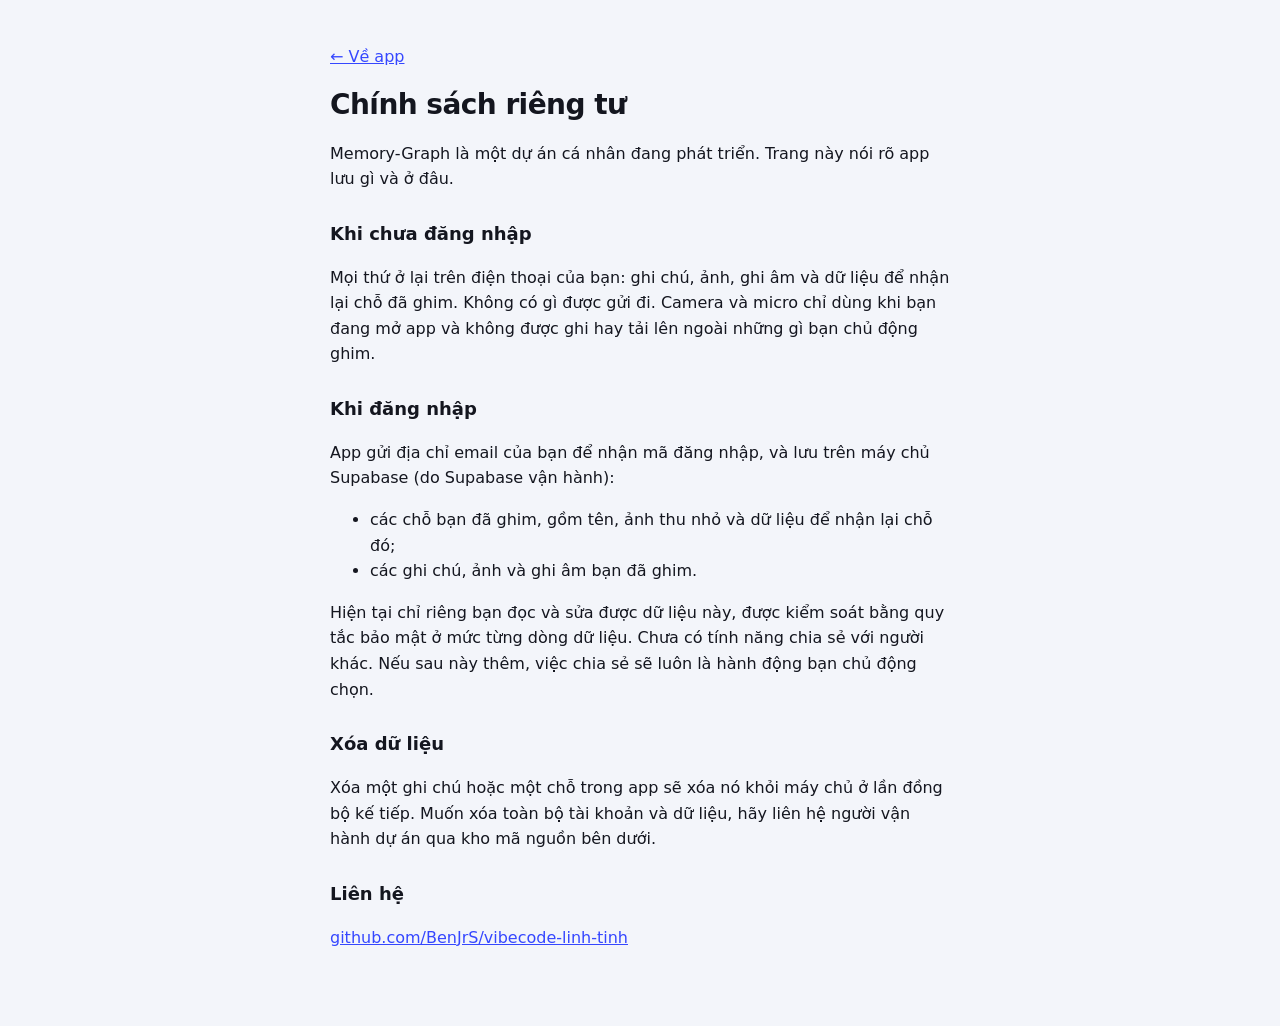
==== memory-graph-ar/privacy.html @ c41725f5 "Add optional account sign-in (emailed code) and private cloud sync Sync is two-way with last-write-w" ====
<!doctype html>
<html lang="vi">
<head>
<meta charset="utf-8">
<meta name="viewport" content="width=device-width, initial-scale=1">
<title>Chính sách riêng tư · Memory-Graph</title>
<style>
  body { margin: 0; padding: 28px 20px 60px; background: #F3F5FA; color: #14161F; font: 16px/1.6 "Be Vietnam Pro", system-ui, sans-serif; }
  main { max-width: 620px; margin: 0 auto; }
  h1 { font-size: 28px; letter-spacing: -.02em; line-height: 1.2; }
  h2 { font-size: 18px; margin-top: 28px; }
  a { color: #3547FF; }
</style>
</head>
<body>
<main>
  <p><a href="./">← Về app</a></p>
  <h1>Chính sách riêng tư</h1>
  <p>Memory-Graph là một dự án cá nhân đang phát triển. Trang này nói rõ app lưu gì và ở đâu.</p>

  <h2>Khi chưa đăng nhập</h2>
  <p>Mọi thứ ở lại trên điện thoại của bạn: ghi chú, ảnh, ghi âm và dữ liệu để nhận lại chỗ đã ghim. Không có gì được gửi đi. Camera và micro chỉ dùng khi bạn đang mở app và không được ghi hay tải lên ngoài những gì bạn chủ động ghim.</p>

  <h2>Khi đăng nhập</h2>
  <p>App gửi địa chỉ email của bạn để nhận mã đăng nhập, và lưu trên máy chủ Supabase (do Supabase vận hành):</p>
  <ul>
    <li>các chỗ bạn đã ghim, gồm tên, ảnh thu nhỏ và dữ liệu để nhận lại chỗ đó;</li>
    <li>các ghi chú, ảnh và ghi âm bạn đã ghim.</li>
  </ul>
  <p>Hiện tại chỉ riêng bạn đọc và sửa được dữ liệu này, được kiểm soát bằng quy tắc bảo mật ở mức từng dòng dữ liệu. Chưa có tính năng chia sẻ với người khác. Nếu sau này thêm, việc chia sẻ sẽ luôn là hành động bạn chủ động chọn.</p>

  <h2>Xóa dữ liệu</h2>
  <p>Xóa một ghi chú hoặc một chỗ trong app sẽ xóa nó khỏi máy chủ ở lần đồng bộ kế tiếp. Muốn xóa toàn bộ tài khoản và dữ liệu, hãy liên hệ người vận hành dự án qua kho mã nguồn bên dưới.</p>

  <h2>Liên hệ</h2>
  <p><a href="https://github.com/BenJrS/vibecode-linh-tinh">github.com/BenJrS/vibecode-linh-tinh</a></p>
</main>
</body>
</html>
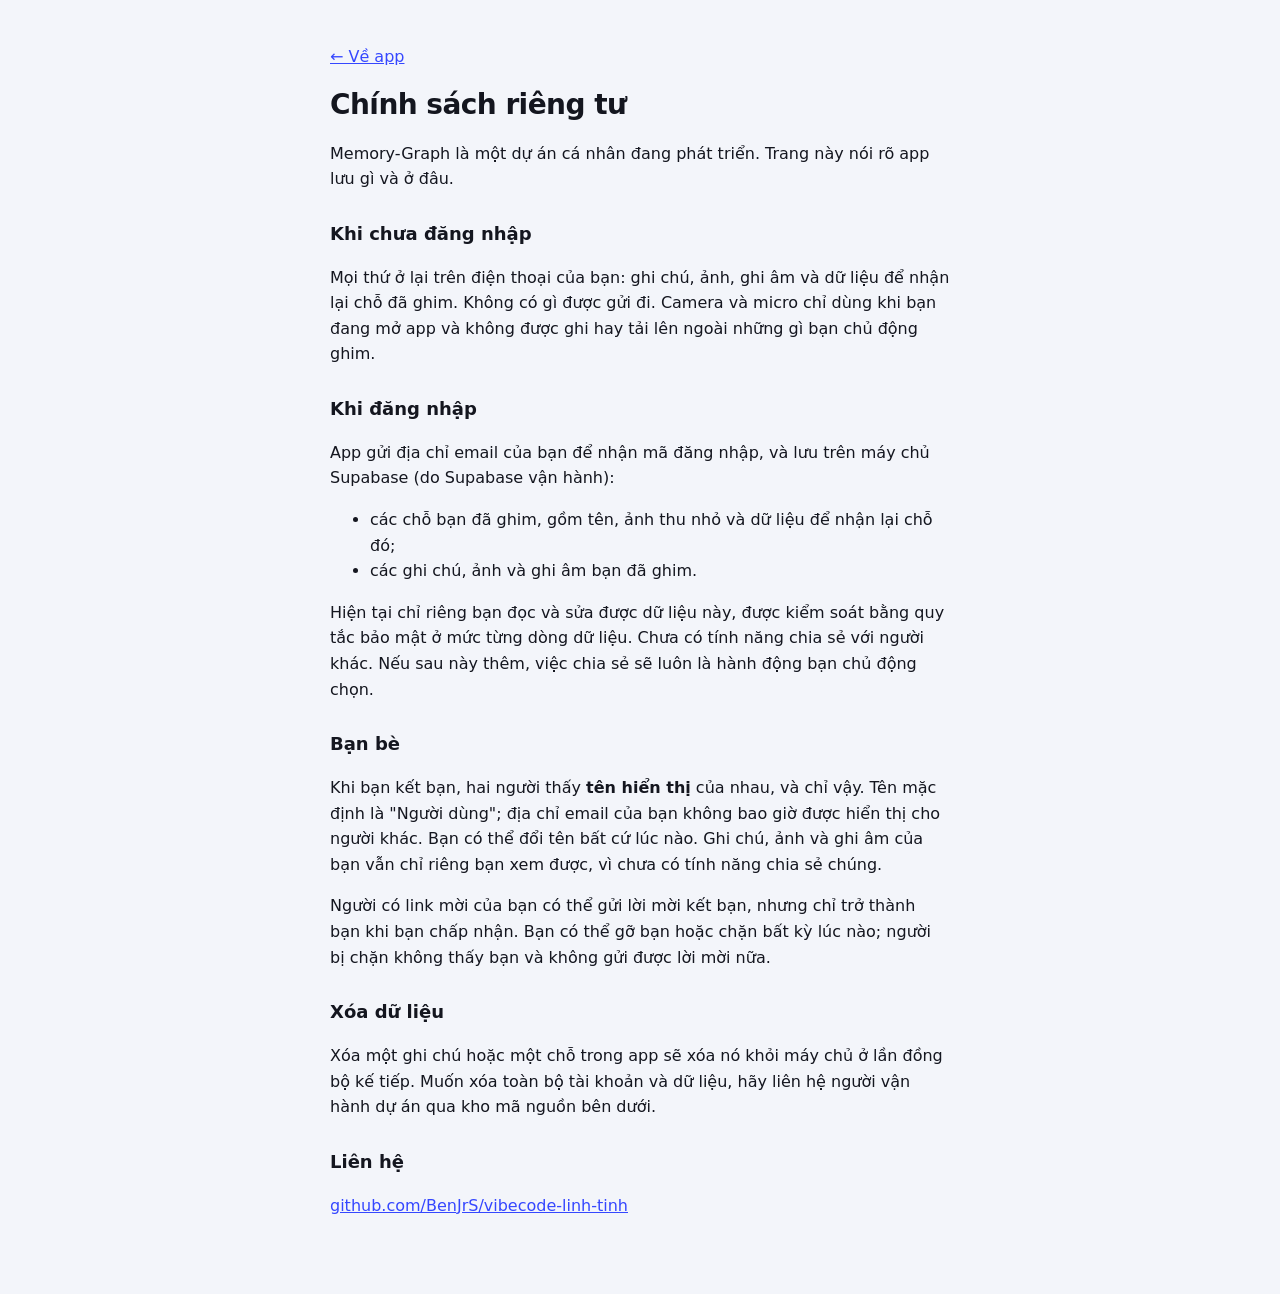
==== commit c1e7b868: "Add friends: invite link and QR, requests, block Friendship rows are written only through security-d" ====
--- a/memory-graph-ar/privacy.html
+++ b/memory-graph-ar/privacy.html
@@ -29,6 +29,10 @@
   </ul>
   <p>Hiện tại chỉ riêng bạn đọc và sửa được dữ liệu này, được kiểm soát bằng quy tắc bảo mật ở mức từng dòng dữ liệu. Chưa có tính năng chia sẻ với người khác. Nếu sau này thêm, việc chia sẻ sẽ luôn là hành động bạn chủ động chọn.</p>
 
+  <h2>Bạn bè</h2>
+  <p>Khi bạn kết bạn, hai người thấy <b>tên hiển thị</b> của nhau, và chỉ vậy. Tên mặc định là "Người dùng"; địa chỉ email của bạn không bao giờ được hiển thị cho người khác. Bạn có thể đổi tên bất cứ lúc nào. Ghi chú, ảnh và ghi âm của bạn vẫn chỉ riêng bạn xem được, vì chưa có tính năng chia sẻ chúng.</p>
+  <p>Người có link mời của bạn có thể gửi lời mời kết bạn, nhưng chỉ trở thành bạn khi bạn chấp nhận. Bạn có thể gỡ bạn hoặc chặn bất kỳ lúc nào; người bị chặn không thấy bạn và không gửi được lời mời nữa.</p>
+
   <h2>Xóa dữ liệu</h2>
   <p>Xóa một ghi chú hoặc một chỗ trong app sẽ xóa nó khỏi máy chủ ở lần đồng bộ kế tiếp. Muốn xóa toàn bộ tài khoản và dữ liệu, hãy liên hệ người vận hành dự án qua kho mã nguồn bên dưới.</p>
 
